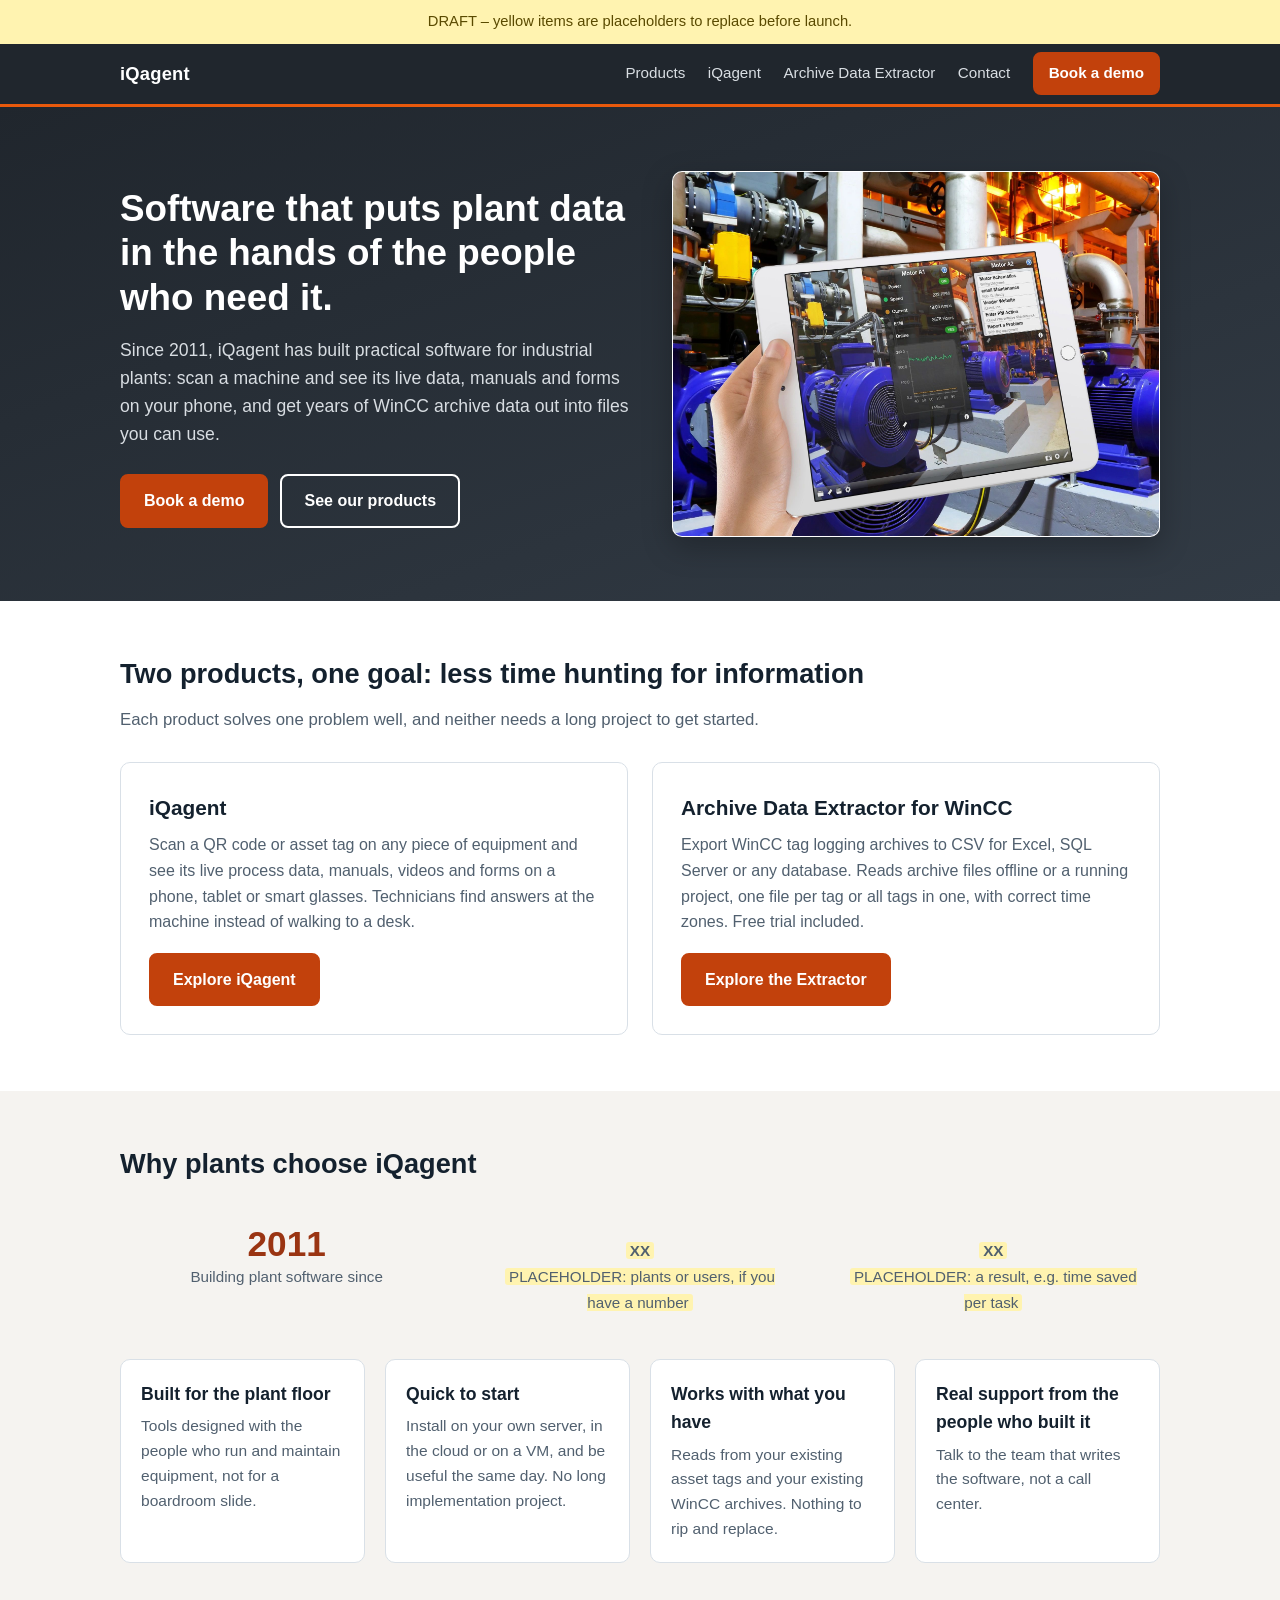
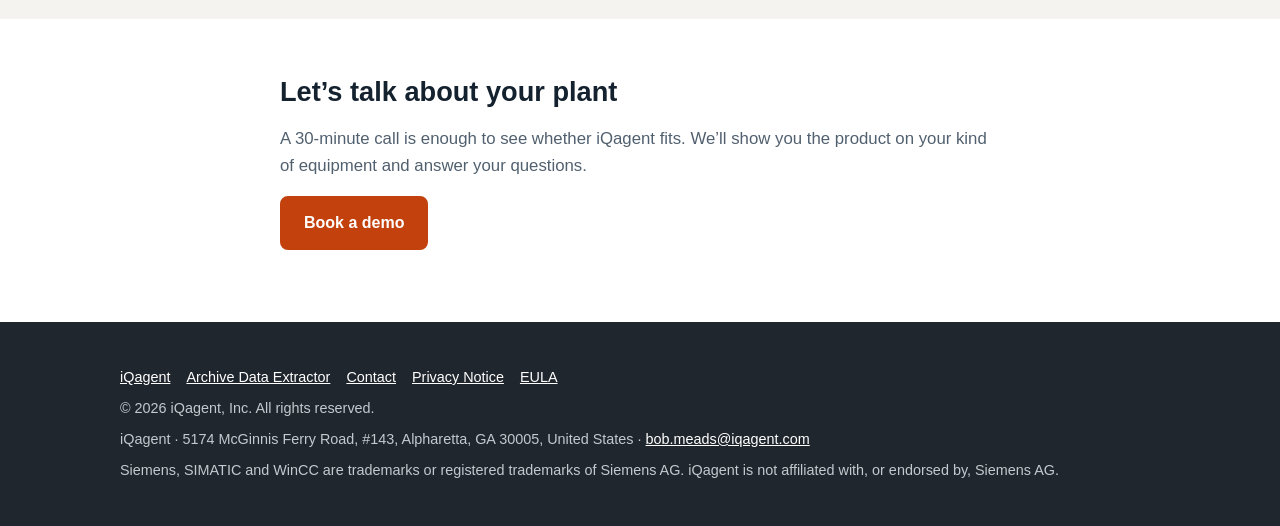
==== main/index.html @ 57e2c3c1 "Fix en dashes in brand page titles mangled by the previous commit Co-Authored-By: Claude Sonnet 5.5 " ====
<!doctype html>
<html lang="en">
<head>
<meta charset="utf-8">
<meta name="viewport" content="width=device-width, initial-scale=1">
<title>iQagent – Software for Industrial Plants Since 2011</title>
<meta name="description" content="iQagent builds software for industrial plants: mobile access to equipment data, manuals and forms by scanning a code, and tools that get data out of WinCC archives.">
<link rel="canonical" href="https://iqagent.com/">
<meta name="robots" content="index, follow">
<meta name="theme-color" content="#20262d">
<meta property="og:type" content="website">
<meta property="og:site_name" content="iQagent">
<meta property="og:title" content="iQagent – Software for Industrial Plants Since 2011">
<meta property="og:description" content="Mobile access to equipment data, manuals and forms, plus tools that get data out of WinCC archives.">
<meta property="og:url" content="https://iqagent.com/">
<meta property="og:image" content="https://iqagent.com/images/iqagent_demo.jpg">
<meta name="twitter:card" content="summary_large_image">
<link rel="stylesheet" href="css/style.css">
</head>
<body>
<div class="draft-banner">DRAFT &ndash; yellow items are placeholders to replace before launch.</div>
<header class="site"><div class="wrap">
  <a class="logo" href="index.html">iQagent</a>
  <nav class="main">
    <a href="index.html#products">Products</a>
    <a href="iqagent/index.html">iQagent</a>
    <a href="https://software.iqagent.com/">Archive Data Extractor</a>
    <a href="contact.html">Contact</a>
    <a class="btn" href="contact.html#demo">Book a demo</a>
  </nav>
</div></header>

<div class="hero"><div class="wrap grid">
  <div>
    <h1>Software that puts plant data in the hands of the people who need it.</h1>
    <p class="sub">Since 2011, iQagent has built practical software for industrial plants: scan a machine and see its live data, manuals and forms on your phone, and get years of WinCC archive data out into files you can use.</p>
    <div class="cta"><a class="btn" href="contact.html#demo">Book a demo</a><a class="btn ghost" href="index.html#products">See our products</a></div>
  </div>
  <figure><img class="shot" src="images/iqagent_demo.jpg" alt="A technician holding a tablet in front of industrial motors; the iQagent app overlays live speed, current and run-hour values, a trend chart, and links to schematics, maintenance email and a problem report form" width="1916" height="1437" fetchpriority="high"></figure>
</div></div>

<section id="products"><div class="wrap">
  <h2>Two products, one goal: less time hunting for information</h2>
  <p class="lead">Each product solves one problem well, and neither needs a long project to get started.</p>
  <div class="products">
    <div class="product">
      <h3>iQagent</h3>
      <p>Scan a QR code or asset tag on any piece of equipment and see its live process data, manuals, videos and forms on a phone, tablet or smart glasses. Technicians find answers at the machine instead of walking to a desk.</p>
      <a class="btn" href="iqagent/index.html">Explore iQagent</a>
    </div>
    <div class="product">
      <h3>Archive Data Extractor for WinCC</h3>
      <p>Export WinCC tag logging archives to CSV for Excel, SQL Server or any database. Reads archive files offline or a running project, one file per tag or all tags in one, with correct time zones. Free trial included.</p>
      <a class="btn" href="https://software.iqagent.com/">Explore the Extractor</a>
    </div>
  </div>
</div></section>

<section class="alt"><div class="wrap">
  <h2>Why plants choose iQagent</h2>
  <div class="stats">
    <div class="stat"><b>2011</b><span>Building plant software since</span></div>
    <div class="stat"><b><span class="ph">XX</span></b><span><span class="ph">PLACEHOLDER: plants or users, if you have a number</span></span></div>
    <div class="stat"><b><span class="ph">XX</span></b><span><span class="ph">PLACEHOLDER: a result, e.g. time saved per task</span></span></div>
  </div>
  <div class="cards">
    <div class="card"><h3>Built for the plant floor</h3><p>Tools designed with the people who run and maintain equipment, not for a boardroom slide.</p></div>
    <div class="card"><h3>Quick to start</h3><p>Install on your own server, in the cloud or on a VM, and be useful the same day. No long implementation project.</p></div>
    <div class="card"><h3>Works with what you have</h3><p>Reads from your existing asset tags and your existing WinCC archives. Nothing to rip and replace.</p></div>
    <div class="card"><h3>Real support from the people who built it</h3><p>Talk to the team that writes the software, not a call center.</p></div>
  </div>
</div></section>

<section><div class="wrap narrow">
  <h2>Let&rsquo;s talk about your plant</h2>
  <p class="lead">A 30-minute call is enough to see whether iQagent fits. We&rsquo;ll show you the product on your kind of equipment and answer your questions.</p>
  <p><a class="btn" href="contact.html#demo">Book a demo</a></p>
</div></section>

<footer class="site"><div class="wrap">
  <p class="links"><a href="iqagent/index.html">iQagent</a><a href="https://software.iqagent.com/">Archive Data Extractor</a><a href="contact.html">Contact</a><a href="privacy.html">Privacy Notice</a><a href="eula.html">EULA</a></p>
  <p>&copy; 2026 iQagent, Inc. All rights reserved.</p>
  <p>iQagent &middot; 5174 McGinnis Ferry Road, #143, Alpharetta, GA 30005, United States &middot; <a href="mailto:bob.meads@iqagent.com">bob.meads@iqagent.com</a></p>
  <p>Siemens, SIMATIC and WinCC are trademarks or registered trademarks of Siemens AG. iQagent is not affiliated with, or endorsed by, Siemens AG.</p>
</div></footer>
</body>
</html>
---- main/css/style.css ----
:root{
  --bg:#ffffff; --bg-alt:#f5f3f0; --ink:#14212e; --muted:#51606f; --line:#d9e0e7;
  --brand:#20262d; --brand-ink:#ffffff; --accent:#c2410c; --accent-dark:#9a3412;
  --ph-bg:#fff3b0; --ph-ink:#5a4a00; --radius:10px;
}
@media (prefers-color-scheme: dark){
  :root{ --bg:#14181d; --bg-alt:#1c2127; --ink:#e8eef4; --muted:#9fb0c0; --line:#2a3846;
    --brand:#14181d; --accent:#d9480f; --accent-dark:#ff8a4c; --ph-bg:#5a4a00; --ph-ink:#fff3b0; }
}
*{box-sizing:border-box}
html{scroll-behavior:smooth}
body{margin:0;background:var(--bg);color:var(--ink);font:16px/1.6 -apple-system,BlinkMacSystemFont,"Segoe UI",Roboto,Helvetica,Arial,sans-serif}
img{max-width:100%;height:auto}
a{color:var(--accent-dark)}
.wrap{max-width:1080px;margin:0 auto;padding:0 20px}
.narrow{max-width:760px}

/* header */
header.site{border-bottom:3px solid #e8590c;background:var(--brand);color:var(--brand-ink);position:sticky;top:0;z-index:10}
header.site .wrap{display:flex;align-items:center;justify-content:space-between;gap:16px;min-height:60px;flex-wrap:wrap}
.logo{font-weight:700;font-size:1.15rem;color:#fff;text-decoration:none;letter-spacing:.2px}
.logo span{color:#ff8a4c;font-weight:400}
nav.main a{color:#d9dee3;text-decoration:none;margin-left:18px;font-size:.95rem}
nav.main a:hover{color:#fff;text-decoration:underline}
nav.main a.btn{color:#fff}

/* buttons */
.btn{display:inline-block;padding:12px 22px;border-radius:8px;background:var(--accent);color:#fff;text-decoration:none;font-weight:600;border:2px solid var(--accent)}
.btn:hover{background:var(--accent-dark);border-color:var(--accent-dark)}
.btn.ghost{background:transparent;color:inherit;border-color:currentColor}
.btn.ghost:hover{background:rgba(255,255,255,.12)}
.btn.small{padding:8px 16px;font-size:.92rem}
nav.main .btn{margin-left:18px;padding:7px 14px}

/* hero */
.hero{background:linear-gradient(160deg,#20262d 0%,#323b45 100%);color:#fff;padding:64px 0 56px}
.hero .grid{display:grid;grid-template-columns:1.05fr 1fr;gap:40px;align-items:center}
.hero h1{font-size:2.3rem;line-height:1.2;margin:0 0 16px}
.hero p.sub{font-size:1.1rem;color:#d8dde2;margin:0 0 26px}
.hero .cta{display:flex;gap:12px;flex-wrap:wrap}
.hero .fine{margin-top:18px;font-size:.88rem;color:#b9c0c8}
.shot{border:1px solid var(--line);border-radius:var(--radius);box-shadow:0 10px 30px rgba(0,0,0,.25);background:#fff}
.hero .shot{border-color:rgba(255,255,255,.25)}

/* sections */
section{padding:56px 0}
section.alt{background:var(--bg-alt)}
h2{font-size:1.7rem;line-height:1.25;margin:0 0 12px}
h3{font-size:1.1rem;margin:0 0 6px}
.lead{color:var(--muted);font-size:1.05rem;max-width:720px}
.cards{display:grid;grid-template-columns:repeat(auto-fit,minmax(240px,1fr));gap:20px;margin-top:28px}
.card{background:var(--bg);border:1px solid var(--line);border-radius:var(--radius);padding:20px}
section.alt .card{background:var(--bg)}
.card p{margin:0;color:var(--muted);font-size:.97rem}

.steps{counter-reset:s;display:grid;grid-template-columns:repeat(auto-fit,minmax(240px,1fr));gap:20px;margin:28px 0}
.step{position:relative;padding:20px 20px 20px 64px;background:var(--bg);border:1px solid var(--line);border-radius:var(--radius)}
.step::before{counter-increment:s;content:counter(s);position:absolute;left:18px;top:18px;width:30px;height:30px;border-radius:50%;background:var(--accent);color:#fff;font-weight:700;display:flex;align-items:center;justify-content:center}
.step p{margin:0;color:var(--muted);font-size:.97rem}

figure{margin:0}
figcaption{font-size:.88rem;color:var(--muted);margin-top:8px}
.shots{display:grid;grid-template-columns:repeat(auto-fit,minmax(420px,1fr));gap:28px;margin-top:28px}

ul.plain{padding-left:20px}
ul.plain li{margin:6px 0}
.tip{border-left:4px solid var(--accent);background:var(--bg-alt);padding:12px 16px;border-radius:0 8px 8px 0;margin-top:20px}
section.alt .tip{background:var(--bg)}

/* pricing */
.pricing{display:grid;grid-template-columns:repeat(auto-fit,minmax(230px,1fr));gap:20px;margin-top:28px}
.plan{background:var(--bg);border:1px solid var(--line);border-radius:var(--radius);padding:24px;display:flex;flex-direction:column}
.plan.featured{border:2px solid var(--accent)}
.plan .best{font-size:.88rem;color:var(--muted);min-height:2.6em}
.plan .price{font-size:2rem;font-weight:700;margin:10px 0 2px}
.plan .price small{font-size:.9rem;font-weight:400;color:var(--muted)}
.plan ul{list-style:none;padding:0;margin:14px 0 22px;font-size:.94rem;flex:1}
.plan ul li{padding:6px 0;border-top:1px solid var(--line)}
.plan .btn{text-align:center;padding-left:12px;padding-right:12px}
.notes li{margin:8px 0}

/* faq */
details{border-bottom:1px solid var(--line);padding:14px 0}
summary{cursor:pointer;font-weight:600}
details p{margin:10px 0 0;color:var(--muted)}

/* placeholders: deliberately loud so none ship by accident */
.ph{background:var(--ph-bg);color:var(--ph-ink);padding:0 4px;border-radius:3px;font-style:normal}
.draft-banner{background:var(--ph-bg);color:var(--ph-ink);padding:10px 20px;text-align:center;font-size:.92rem}

/* legal */
.legal h2{margin-top:32px;font-size:1.25rem}
.legal p,.legal li{color:var(--ink)}

footer.site{background:var(--brand);color:#c3c9cf;padding:36px 0;font-size:.9rem}
footer.site a{color:#fff}
footer.site p{margin:8px 0}
footer.site .links a{margin-right:16px}

@media (max-width:820px){
  .shots{grid-template-columns:1fr}
  .hero .grid{grid-template-columns:1fr}
  .hero h1{font-size:1.8rem}
  nav.main a{margin-left:12px}
  nav.main{width:100%;padding-bottom:10px}
  nav.main a:first-child{margin-left:0}
}

/* parallel speed chart */
.speed{margin:24px 0 8px;display:grid;gap:10px}
.srow{display:grid;grid-template-columns:90px 1fr 56px;align-items:center;gap:12px}
.slabel{font-weight:600;font-size:.95rem}
.sbar{display:block;height:26px;border-radius:5px;background:var(--muted);opacity:.55}
.sbar.best{background:var(--accent);opacity:1}
.sval{font-weight:700;text-align:right}
@media (max-width:480px){.srow{grid-template-columns:78px 1fr 48px;gap:8px}}

/* brand site additions */
.ph-box{border:2px dashed #c9a800;background:var(--ph-bg);color:var(--ph-ink);border-radius:var(--radius);padding:48px 20px;text-align:center;font-size:.95rem}
.products{display:grid;grid-template-columns:repeat(auto-fit,minmax(300px,1fr));gap:24px;margin-top:28px}
.product{background:var(--bg);border:1px solid var(--line);border-radius:var(--radius);padding:28px;display:flex;flex-direction:column}
.product h3{font-size:1.3rem;margin-bottom:8px}
.product p{color:var(--muted);margin:0 0 18px;flex:1}
.product .btn{align-self:flex-start}
.stats{display:grid;grid-template-columns:repeat(auto-fit,minmax(180px,1fr));gap:20px;margin-top:28px}
.stat{text-align:center;padding:16px}
.stat b{display:block;font-size:2.2rem;line-height:1.1;color:var(--accent-dark)}
.stat span{color:var(--muted);font-size:.95rem}
.hero .btn.ghost{color:#fff}
.video{position:relative;aspect-ratio:16/9;max-width:860px;margin:0 auto;border-radius:var(--radius);overflow:hidden;box-shadow:0 10px 30px rgba(0,0,0,.2);background:#000}
.video iframe{position:absolute;inset:0;width:100%;height:100%;border:0}
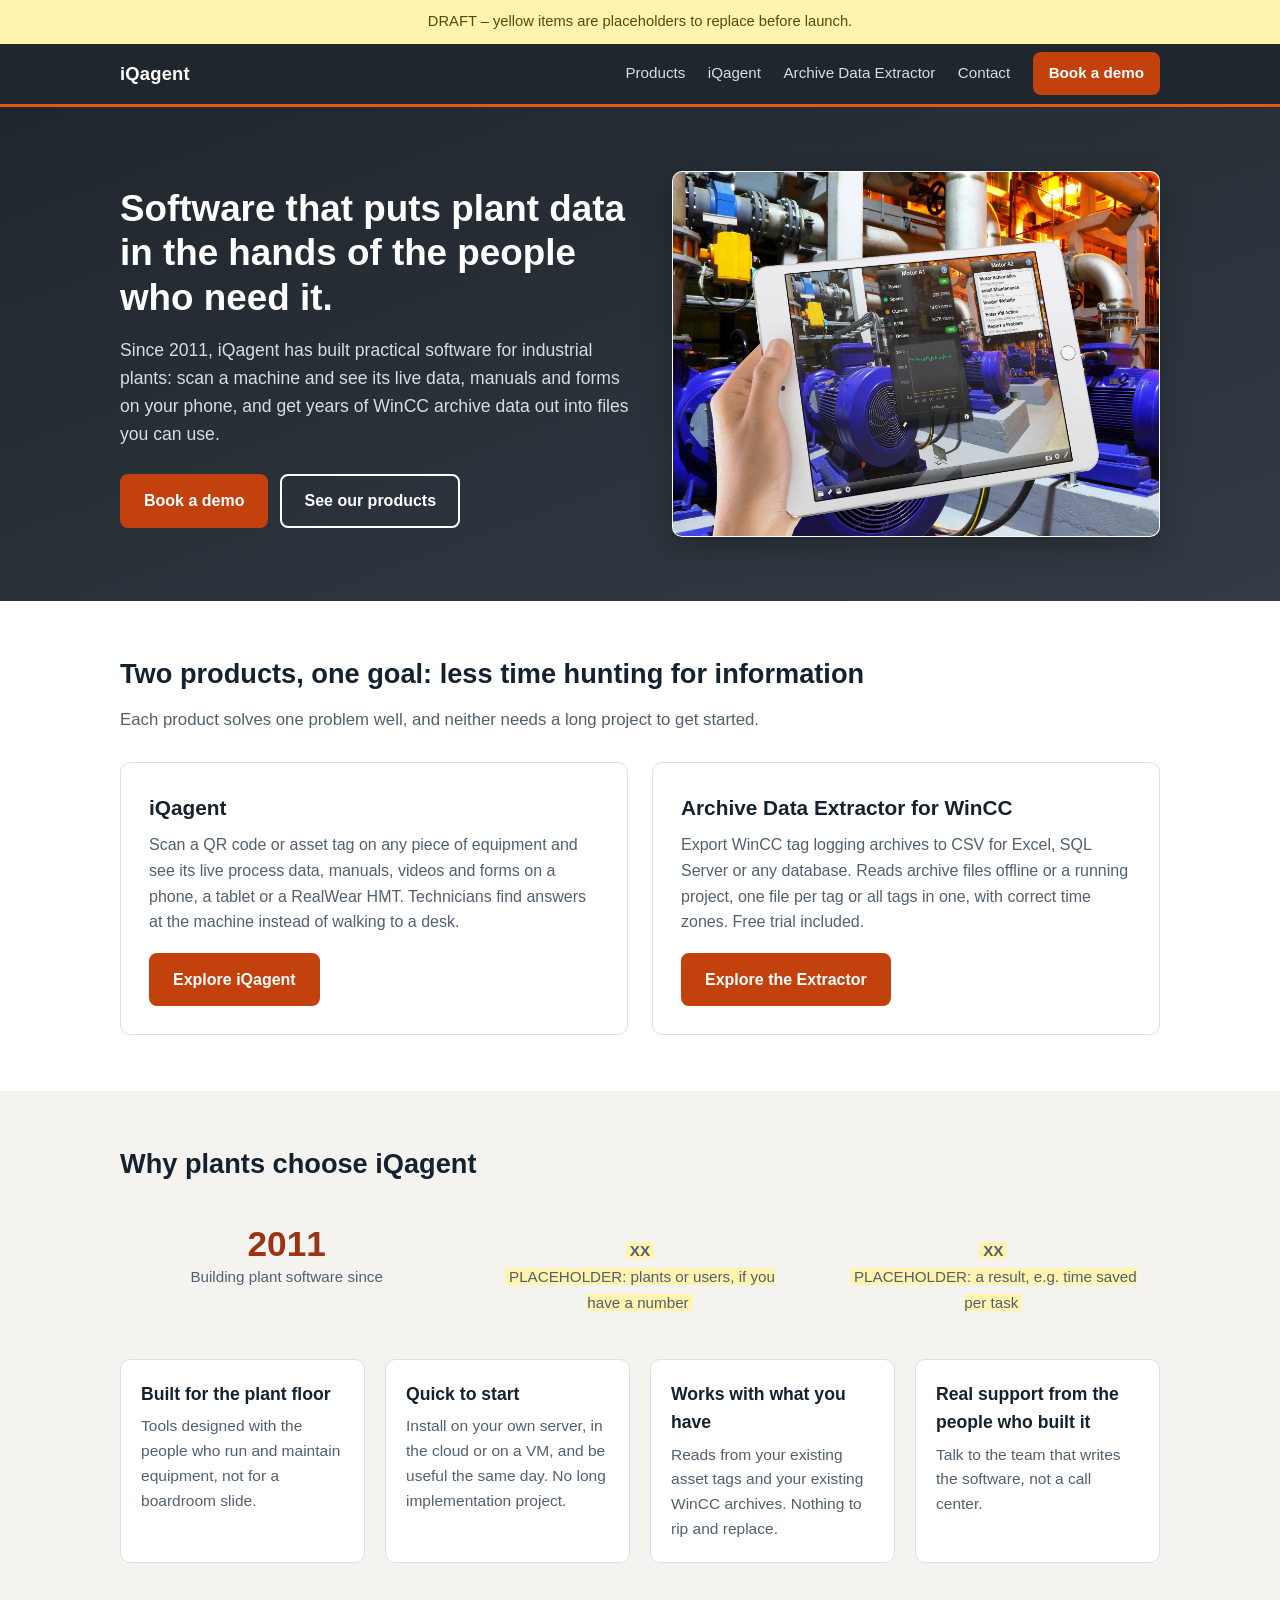
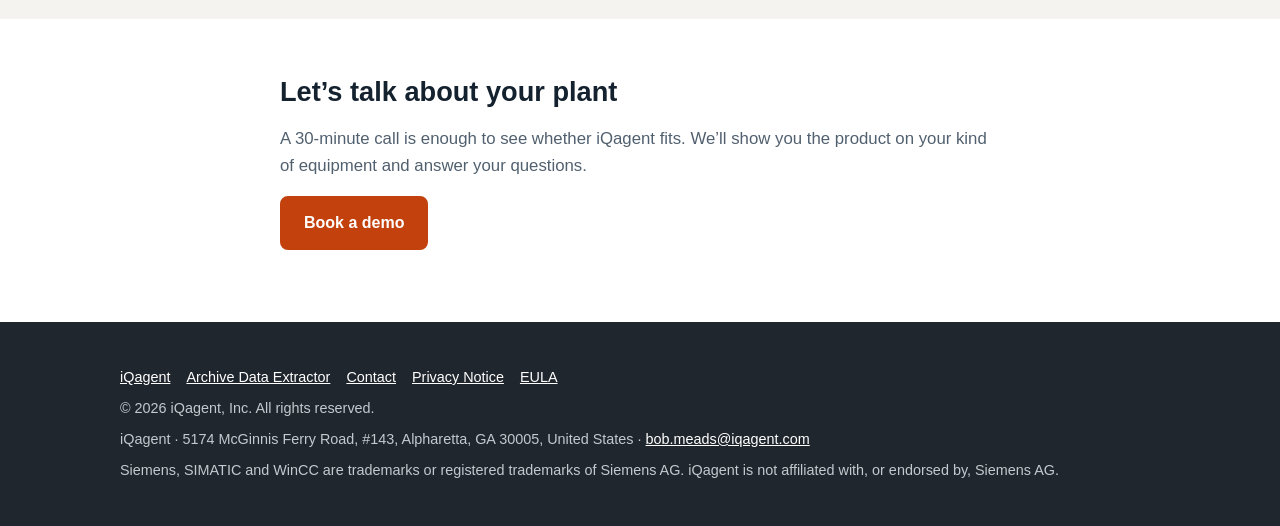
==== commit 1a5568d4: "Name the RealWear HMT instead of generic smart glasses Co-Authored-By: Claude Sonnet 5.5 <noreply@an" ====
--- a/main/index.html
+++ b/main/index.html
@@ -45,7 +45,7 @@
   <div class="products">
     <div class="product">
       <h3>iQagent</h3>
-      <p>Scan a QR code or asset tag on any piece of equipment and see its live process data, manuals, videos and forms on a phone, tablet or smart glasses. Technicians find answers at the machine instead of walking to a desk.</p>
+      <p>Scan a QR code or asset tag on any piece of equipment and see its live process data, manuals, videos and forms on a phone, a tablet or a RealWear HMT. Technicians find answers at the machine instead of walking to a desk.</p>
       <a class="btn" href="iqagent/index.html">Explore iQagent</a>
     </div>
     <div class="product">
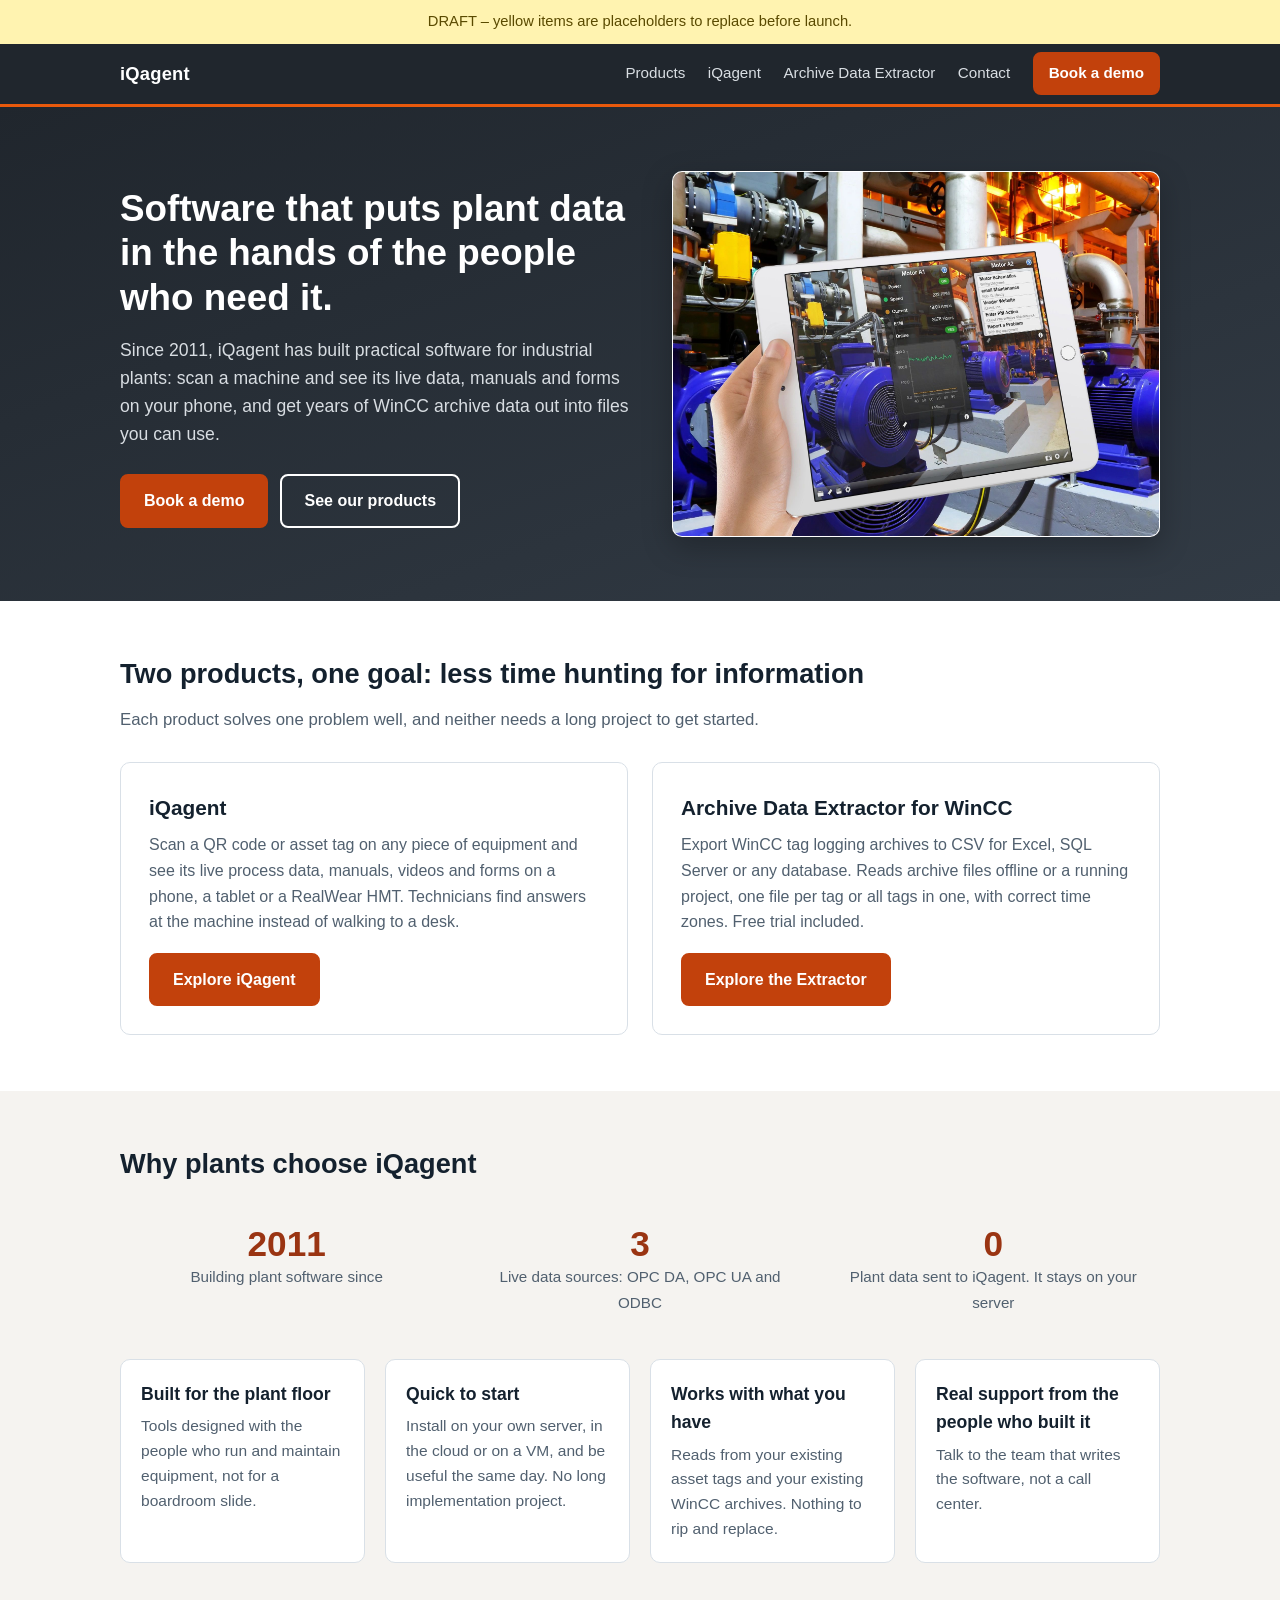
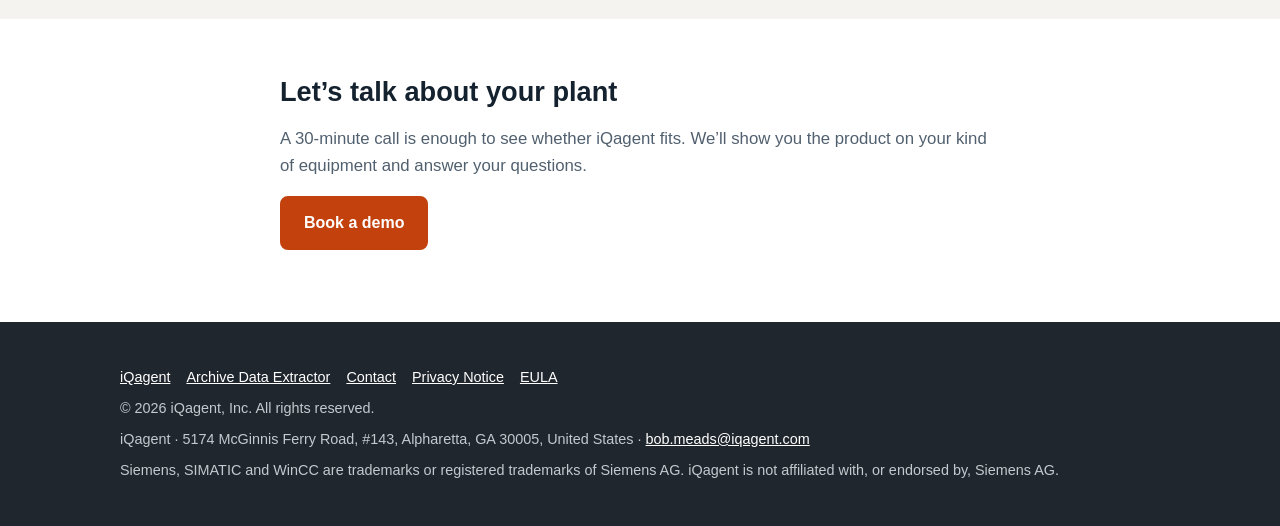
==== commit 2645870e: "Date the privacy notice and replace the home page proof numbers with verifiable facts Co-Authored-By" ====
--- a/main/index.html
+++ b/main/index.html
@@ -60,8 +60,8 @@
   <h2>Why plants choose iQagent</h2>
   <div class="stats">
     <div class="stat"><b>2011</b><span>Building plant software since</span></div>
-    <div class="stat"><b><span class="ph">XX</span></b><span><span class="ph">PLACEHOLDER: plants or users, if you have a number</span></span></div>
-    <div class="stat"><b><span class="ph">XX</span></b><span><span class="ph">PLACEHOLDER: a result, e.g. time saved per task</span></span></div>
+    <div class="stat"><b>3</b><span>Live data sources: OPC DA, OPC UA and ODBC</span></div>
+    <div class="stat"><b>0</b><span>Plant data sent to iQagent. It stays on your server</span></div>
   </div>
   <div class="cards">
     <div class="card"><h3>Built for the plant floor</h3><p>Tools designed with the people who run and maintain equipment, not for a boardroom slide.</p></div>
--- a/main/css/style.css
+++ b/main/css/style.css
@@ -127,5 +127,5 @@
 .stat b{display:block;font-size:2.2rem;line-height:1.1;color:var(--accent-dark)}
 .stat span{color:var(--muted);font-size:.95rem}
 .hero .btn.ghost{color:#fff}
-.video{position:relative;aspect-ratio:16/9;max-width:860px;margin:0 auto;border-radius:var(--radius);overflow:hidden;box-shadow:0 10px 30px rgba(0,0,0,.2);background:#000}
-.video iframe{position:absolute;inset:0;width:100%;height:100%;border:0}
+.video{position:relative;height:0;padding-bottom:56.25%;max-width:860px;margin:0 auto;border-radius:var(--radius);overflow:hidden;box-shadow:0 10px 30px rgba(0,0,0,.2);background:#000}
+.video iframe{position:absolute;top:0;left:0;width:100%;height:100%;border:0}
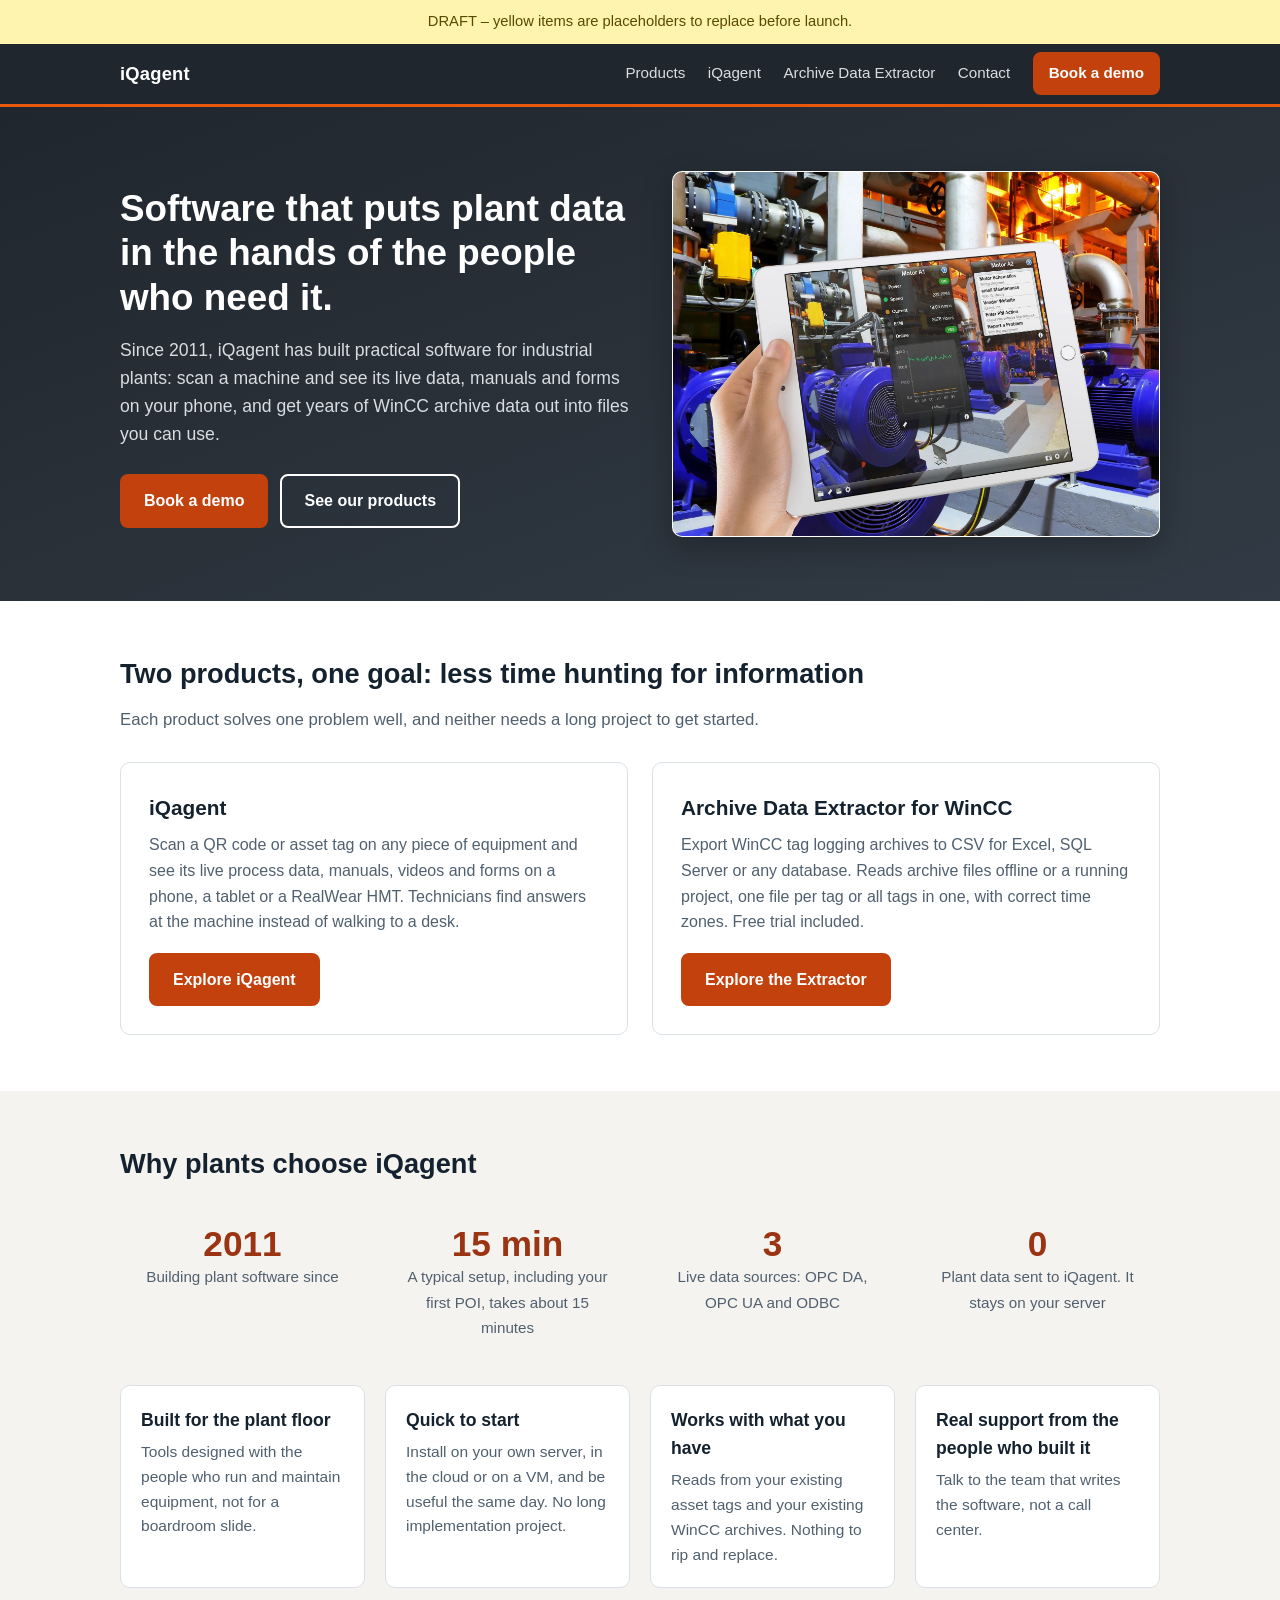
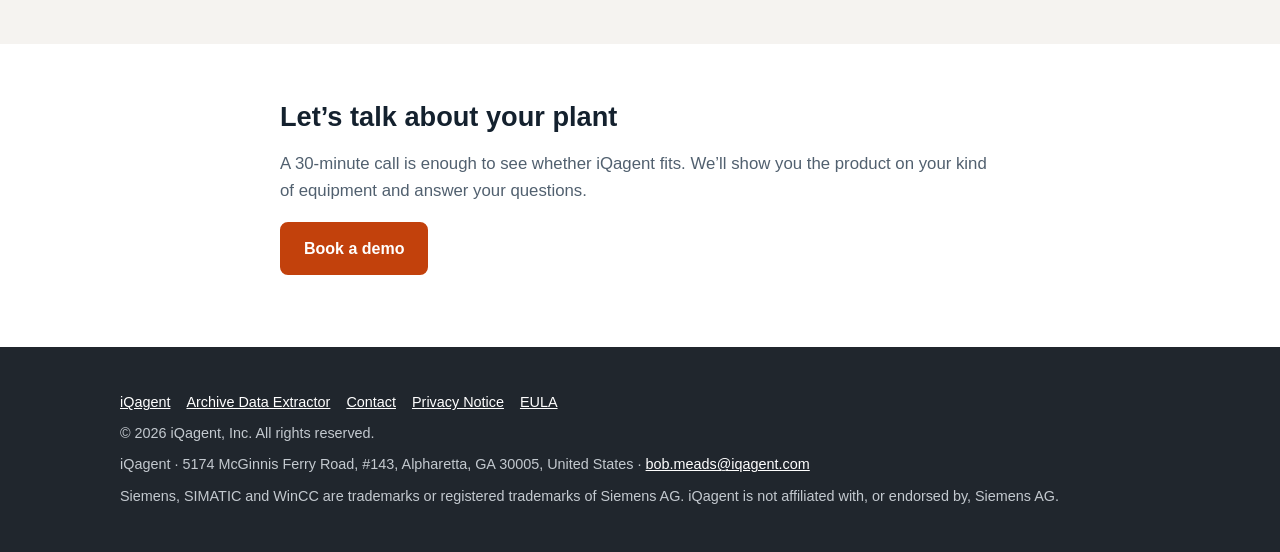
==== commit 2cef0b2e: "Add the 15-minute setup claim to the home and iQagent pages Co-Authored-By: Claude Sonnet 5.5 <norep" ====
--- a/main/index.html
+++ b/main/index.html
@@ -60,6 +60,7 @@
   <h2>Why plants choose iQagent</h2>
   <div class="stats">
     <div class="stat"><b>2011</b><span>Building plant software since</span></div>
+    <div class="stat"><b>15 min</b><span>A typical setup, including your first POI, takes about 15 minutes</span></div>
     <div class="stat"><b>3</b><span>Live data sources: OPC DA, OPC UA and ODBC</span></div>
     <div class="stat"><b>0</b><span>Plant data sent to iQagent. It stays on your server</span></div>
   </div>
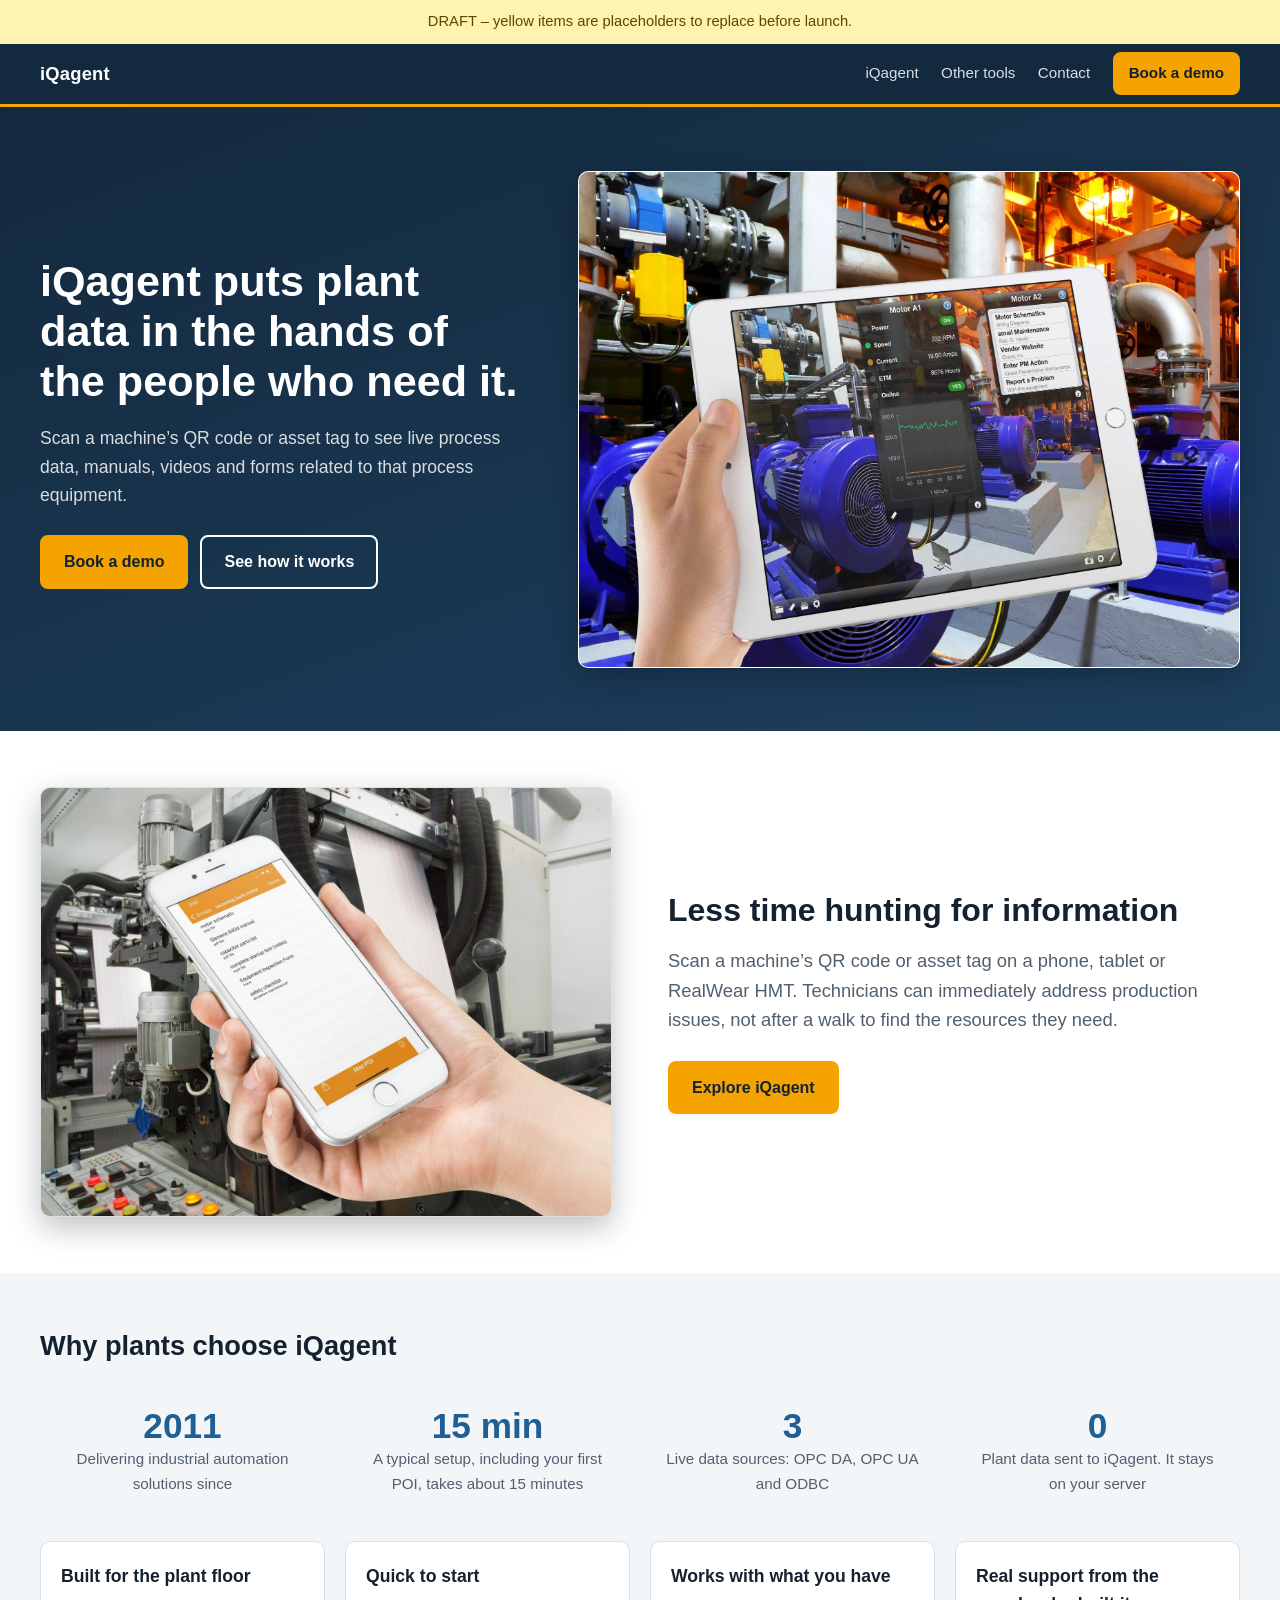
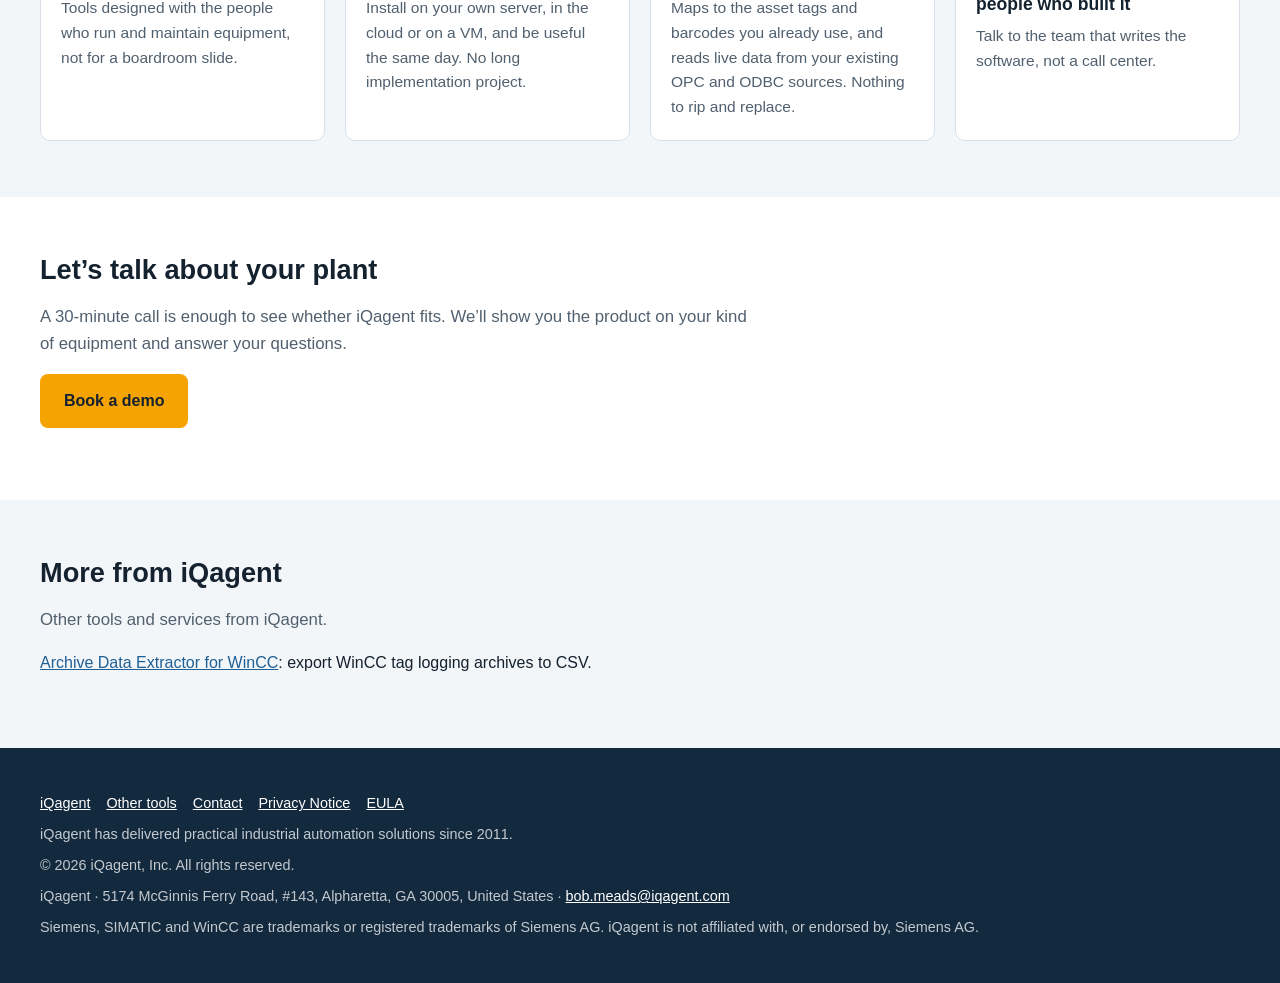
==== commit 4acbd8c7: "Refresh iqagent.com design: flagship-first home, navy and amber palette - Add PRODUCT.md, DESIGN.md " ====
--- a/main/index.html
+++ b/main/index.html
@@ -3,15 +3,15 @@
 <head>
 <meta charset="utf-8">
 <meta name="viewport" content="width=device-width, initial-scale=1">
-<title>iQagent – Software for Industrial Plants Since 2011</title>
-<meta name="description" content="iQagent builds software for industrial plants: mobile access to equipment data, manuals and forms by scanning a code, and tools that get data out of WinCC archives.">
+<title>iQagent – Industrial Automation Solutions Since 2011</title>
+<meta name="description" content="iQagent delivers practical industrial automation solutions: scan a machine's QR code or asset tag to view relevant live data, manuals, videos and forms on a phone, tablet or RealWear HMT.">
 <link rel="canonical" href="https://iqagent.com/">
 <meta name="robots" content="index, follow">
-<meta name="theme-color" content="#20262d">
+<meta name="theme-color" content="#13293d">
 <meta property="og:type" content="website">
 <meta property="og:site_name" content="iQagent">
-<meta property="og:title" content="iQagent – Software for Industrial Plants Since 2011">
-<meta property="og:description" content="Mobile access to equipment data, manuals and forms, plus tools that get data out of WinCC archives.">
+<meta property="og:title" content="iQagent – Industrial Automation Solutions Since 2011">
+<meta property="og:description" content="Scan a machine's QR code or asset tag to view relevant live data, manuals, videos and forms on a phone, tablet or RealWear HMT.">
 <meta property="og:url" content="https://iqagent.com/">
 <meta property="og:image" content="https://iqagent.com/images/iqagent_demo.jpg">
 <meta name="twitter:card" content="summary_large_image">
@@ -22,9 +22,8 @@
 <header class="site"><div class="wrap">
   <a class="logo" href="index.html">iQagent</a>
   <nav class="main">
-    <a href="index.html#products">Products</a>
     <a href="iqagent/index.html">iQagent</a>
-    <a href="https://software.iqagent.com/">Archive Data Extractor</a>
+    <a href="index.html#more">Other tools</a>
     <a href="contact.html">Contact</a>
     <a class="btn" href="contact.html#demo">Book a demo</a>
   </nav>
@@ -32,34 +31,26 @@
 
 <div class="hero"><div class="wrap grid">
   <div>
-    <h1>Software that puts plant data in the hands of the people who need it.</h1>
-    <p class="sub">Since 2011, iQagent has built practical software for industrial plants: scan a machine and see its live data, manuals and forms on your phone, and get years of WinCC archive data out into files you can use.</p>
-    <div class="cta"><a class="btn" href="contact.html#demo">Book a demo</a><a class="btn ghost" href="index.html#products">See our products</a></div>
+    <h1>iQagent puts plant data in the hands of the people who need it.</h1>
+    <p class="sub">Scan a machine&rsquo;s QR code or asset tag to see live process data, manuals, videos and forms related to that process equipment.</p>
+    <div class="cta"><a class="btn" href="contact.html#demo">Book a demo</a><a class="btn ghost" href="iqagent/index.html#how">See how it works</a></div>
   </div>
   <figure><img class="shot" src="images/iqagent_demo.jpg" alt="A technician holding a tablet in front of industrial motors; the iQagent app overlays live speed, current and run-hour values, a trend chart, and links to schematics, maintenance email and a problem report form" width="1916" height="1437" fetchpriority="high"></figure>
 </div></div>
 
-<section id="products"><div class="wrap">
-  <h2>Two products, one goal: less time hunting for information</h2>
-  <p class="lead">Each product solves one problem well, and neither needs a long project to get started.</p>
-  <div class="products">
-    <div class="product">
-      <h3>iQagent</h3>
-      <p>Scan a QR code or asset tag on any piece of equipment and see its live process data, manuals, videos and forms on a phone, a tablet or a RealWear HMT. Technicians find answers at the machine instead of walking to a desk.</p>
-      <a class="btn" href="iqagent/index.html">Explore iQagent</a>
-    </div>
-    <div class="product">
-      <h3>Archive Data Extractor for WinCC</h3>
-      <p>Export WinCC tag logging archives to CSV for Excel, SQL Server or any database. Reads archive files offline or a running project, one file per tag or all tags in one, with correct time zones. Free trial included.</p>
-      <a class="btn" href="https://software.iqagent.com/">Explore the Extractor</a>
-    </div>
+<section id="products"><div class="wrap split">
+  <img class="shot" src="images/iqagent_poi_list.jpg" alt="A hand holding a phone in front of a printing machine. The iQagent app lists that machine's motor schematic, manual, parts list, startup test video, inspection form and safety checklist." width="1400" height="1050" loading="lazy">
+  <div>
+    <h2>Less time hunting for information</h2>
+    <p>Scan a machine&rsquo;s QR code or asset tag on a phone, tablet or RealWear HMT. Technicians can immediately address production issues, not after a walk to find the resources they need.</p>
+    <a class="btn" href="iqagent/index.html">Explore iQagent</a>
   </div>
 </div></section>
 
 <section class="alt"><div class="wrap">
   <h2>Why plants choose iQagent</h2>
   <div class="stats">
-    <div class="stat"><b>2011</b><span>Building plant software since</span></div>
+    <div class="stat"><b>2011</b><span>Delivering industrial automation solutions since</span></div>
     <div class="stat"><b>15 min</b><span>A typical setup, including your first POI, takes about 15 minutes</span></div>
     <div class="stat"><b>3</b><span>Live data sources: OPC DA, OPC UA and ODBC</span></div>
     <div class="stat"><b>0</b><span>Plant data sent to iQagent. It stays on your server</span></div>
@@ -67,19 +58,26 @@
   <div class="cards">
     <div class="card"><h3>Built for the plant floor</h3><p>Tools designed with the people who run and maintain equipment, not for a boardroom slide.</p></div>
     <div class="card"><h3>Quick to start</h3><p>Install on your own server, in the cloud or on a VM, and be useful the same day. No long implementation project.</p></div>
-    <div class="card"><h3>Works with what you have</h3><p>Reads from your existing asset tags and your existing WinCC archives. Nothing to rip and replace.</p></div>
+    <div class="card"><h3>Works with what you have</h3><p>Maps to the asset tags and barcodes you already use, and reads live data from your existing OPC and ODBC sources. Nothing to rip and replace.</p></div>
     <div class="card"><h3>Real support from the people who built it</h3><p>Talk to the team that writes the software, not a call center.</p></div>
   </div>
 </div></section>
 
-<section><div class="wrap narrow">
+<section><div class="wrap">
   <h2>Let&rsquo;s talk about your plant</h2>
   <p class="lead">A 30-minute call is enough to see whether iQagent fits. We&rsquo;ll show you the product on your kind of equipment and answer your questions.</p>
   <p><a class="btn" href="contact.html#demo">Book a demo</a></p>
 </div></section>
 
+<section class="alt" id="more"><div class="wrap">
+  <h2>More from iQagent</h2>
+  <p class="lead">Other tools and services from iQagent.</p>
+  <p><a href="https://software.iqagent.com/">Archive Data Extractor for WinCC</a>: export WinCC tag logging archives to CSV.</p>
+</div></section>
+
 <footer class="site"><div class="wrap">
-  <p class="links"><a href="iqagent/index.html">iQagent</a><a href="https://software.iqagent.com/">Archive Data Extractor</a><a href="contact.html">Contact</a><a href="privacy.html">Privacy Notice</a><a href="eula.html">EULA</a></p>
+  <p class="links"><a href="iqagent/index.html">iQagent</a><a href="index.html#more">Other tools</a><a href="contact.html">Contact</a><a href="privacy.html">Privacy Notice</a><a href="eula.html">EULA</a></p>
+  <p>iQagent has delivered practical industrial automation solutions since 2011.</p>
   <p>&copy; 2026 iQagent, Inc. All rights reserved.</p>
   <p>iQagent &middot; 5174 McGinnis Ferry Road, #143, Alpharetta, GA 30005, United States &middot; <a href="mailto:bob.meads@iqagent.com">bob.meads@iqagent.com</a></p>
   <p>Siemens, SIMATIC and WinCC are trademarks or registered trademarks of Siemens AG. iQagent is not affiliated with, or endorsed by, Siemens AG.</p>
--- a/main/css/style.css
+++ b/main/css/style.css
@@ -1,44 +1,44 @@
 :root{
-  --bg:#ffffff; --bg-alt:#f5f3f0; --ink:#14212e; --muted:#51606f; --line:#d9e0e7;
-  --brand:#20262d; --brand-ink:#ffffff; --accent:#c2410c; --accent-dark:#9a3412;
+  --bg:#ffffff; --bg-alt:#f3f6f9; --ink:#14212e; --muted:#51606f; --line:#d9e0e7;
+  --brand:#13293d; --brand-ink:#ffffff; --accent:#f5a300; --accent-ink:#14212e; --accent-dark:#1f5f94; --accent-hover:#ffb52e;
   --ph-bg:#fff3b0; --ph-ink:#5a4a00; --radius:10px;
 }
 @media (prefers-color-scheme: dark){
-  :root{ --bg:#14181d; --bg-alt:#1c2127; --ink:#e8eef4; --muted:#9fb0c0; --line:#2a3846;
-    --brand:#14181d; --accent:#d9480f; --accent-dark:#ff8a4c; --ph-bg:#5a4a00; --ph-ink:#fff3b0; }
+  :root{ --bg:#0e1a26; --bg-alt:#13222f; --ink:#e8eef4; --muted:#9fb0c0; --line:#223548;
+    --brand:#0e1a26; --accent:#f5a300; --accent-dark:#7db8ee; --ph-bg:#5a4a00; --ph-ink:#fff3b0; }
 }
 *{box-sizing:border-box}
 html{scroll-behavior:smooth}
 body{margin:0;background:var(--bg);color:var(--ink);font:16px/1.6 -apple-system,BlinkMacSystemFont,"Segoe UI",Roboto,Helvetica,Arial,sans-serif}
 img{max-width:100%;height:auto}
 a{color:var(--accent-dark)}
-.wrap{max-width:1080px;margin:0 auto;padding:0 20px}
+.wrap{max-width:1240px;margin:0 auto;padding:0 20px}
 .narrow{max-width:760px}
 
 /* header */
-header.site{border-bottom:3px solid #e8590c;background:var(--brand);color:var(--brand-ink);position:sticky;top:0;z-index:10}
+header.site{border-bottom:3px solid #f5a300;background:var(--brand);color:var(--brand-ink);position:sticky;top:0;z-index:10}
 header.site .wrap{display:flex;align-items:center;justify-content:space-between;gap:16px;min-height:60px;flex-wrap:wrap}
 .logo{font-weight:700;font-size:1.15rem;color:#fff;text-decoration:none;letter-spacing:.2px}
-.logo span{color:#ff8a4c;font-weight:400}
+.logo span{color:#f5a300;font-weight:400}
 nav.main a{color:#d9dee3;text-decoration:none;margin-left:18px;font-size:.95rem}
 nav.main a:hover{color:#fff;text-decoration:underline}
-nav.main a.btn{color:#fff}
+nav.main a.btn{color:var(--accent-ink)}
 
 /* buttons */
-.btn{display:inline-block;padding:12px 22px;border-radius:8px;background:var(--accent);color:#fff;text-decoration:none;font-weight:600;border:2px solid var(--accent)}
-.btn:hover{background:var(--accent-dark);border-color:var(--accent-dark)}
+.btn{display:inline-block;padding:12px 22px;border-radius:8px;background:var(--accent);color:var(--accent-ink);text-decoration:none;font-weight:600;border:2px solid var(--accent)}
+.btn:hover{background:var(--accent-hover);border-color:var(--accent-hover)}
 .btn.ghost{background:transparent;color:inherit;border-color:currentColor}
 .btn.ghost:hover{background:rgba(255,255,255,.12)}
 .btn.small{padding:8px 16px;font-size:.92rem}
 nav.main .btn{margin-left:18px;padding:7px 14px}
 
 /* hero */
-.hero{background:linear-gradient(160deg,#20262d 0%,#323b45 100%);color:#fff;padding:64px 0 56px}
-.hero .grid{display:grid;grid-template-columns:1.05fr 1fr;gap:40px;align-items:center}
-.hero h1{font-size:2.3rem;line-height:1.2;margin:0 0 16px}
+.hero{background:linear-gradient(160deg,#13293d 0%,#1d3f5e 100%);color:#fff;padding:64px 0 56px}
+.hero .grid{display:grid;grid-template-columns:.85fr 1.15fr;gap:48px;align-items:center}
+.hero h1{font-size:2.7rem;line-height:1.15;margin:0 0 18px;text-wrap:balance}
 .hero p.sub{font-size:1.1rem;color:#d8dde2;margin:0 0 26px}
 .hero .cta{display:flex;gap:12px;flex-wrap:wrap}
-.hero .fine{margin-top:18px;font-size:.88rem;color:#b9c0c8}
+.hero .fine{margin-top:18px;font-size:.88rem;color:#c5d3e0}
 .shot{border:1px solid var(--line);border-radius:var(--radius);box-shadow:0 10px 30px rgba(0,0,0,.25);background:#fff}
 .hero .shot{border-color:rgba(255,255,255,.25)}
 
@@ -55,7 +55,7 @@
 
 .steps{counter-reset:s;display:grid;grid-template-columns:repeat(auto-fit,minmax(240px,1fr));gap:20px;margin:28px 0}
 .step{position:relative;padding:20px 20px 20px 64px;background:var(--bg);border:1px solid var(--line);border-radius:var(--radius)}
-.step::before{counter-increment:s;content:counter(s);position:absolute;left:18px;top:18px;width:30px;height:30px;border-radius:50%;background:var(--accent);color:#fff;font-weight:700;display:flex;align-items:center;justify-content:center}
+.step::before{counter-increment:s;content:counter(s);position:absolute;left:18px;top:18px;width:30px;height:30px;border-radius:50%;background:var(--accent);color:var(--accent-ink);font-weight:700;display:flex;align-items:center;justify-content:center}
 .step p{margin:0;color:var(--muted);font-size:.97rem}
 
 figure{margin:0}
@@ -122,10 +122,14 @@
 .product h3{font-size:1.3rem;margin-bottom:8px}
 .product p{color:var(--muted);margin:0 0 18px;flex:1}
 .product .btn{align-self:flex-start}
+.split{display:grid;grid-template-columns:1fr 1fr;gap:56px;align-items:center}
+.split h2{font-size:2rem;margin-bottom:16px}
+.split p{font-size:1.15rem;color:var(--muted);margin:0 0 26px;max-width:34em}
+@media (max-width:820px){.split{grid-template-columns:1fr;gap:28px}.split h2{font-size:1.7rem}.split .shot{order:2}}
 .stats{display:grid;grid-template-columns:repeat(auto-fit,minmax(180px,1fr));gap:20px;margin-top:28px}
 .stat{text-align:center;padding:16px}
 .stat b{display:block;font-size:2.2rem;line-height:1.1;color:var(--accent-dark)}
 .stat span{color:var(--muted);font-size:.95rem}
 .hero .btn.ghost{color:#fff}
-.video{position:relative;height:0;padding-bottom:56.25%;max-width:860px;margin:0 auto;border-radius:var(--radius);overflow:hidden;box-shadow:0 10px 30px rgba(0,0,0,.2);background:#000}
+.video{position:relative;aspect-ratio:16/9;max-width:860px;margin:0 auto;border-radius:var(--radius);overflow:hidden;box-shadow:0 10px 30px rgba(0,0,0,.2);background:#000}
 .video iframe{position:absolute;top:0;left:0;width:100%;height:100%;border:0}
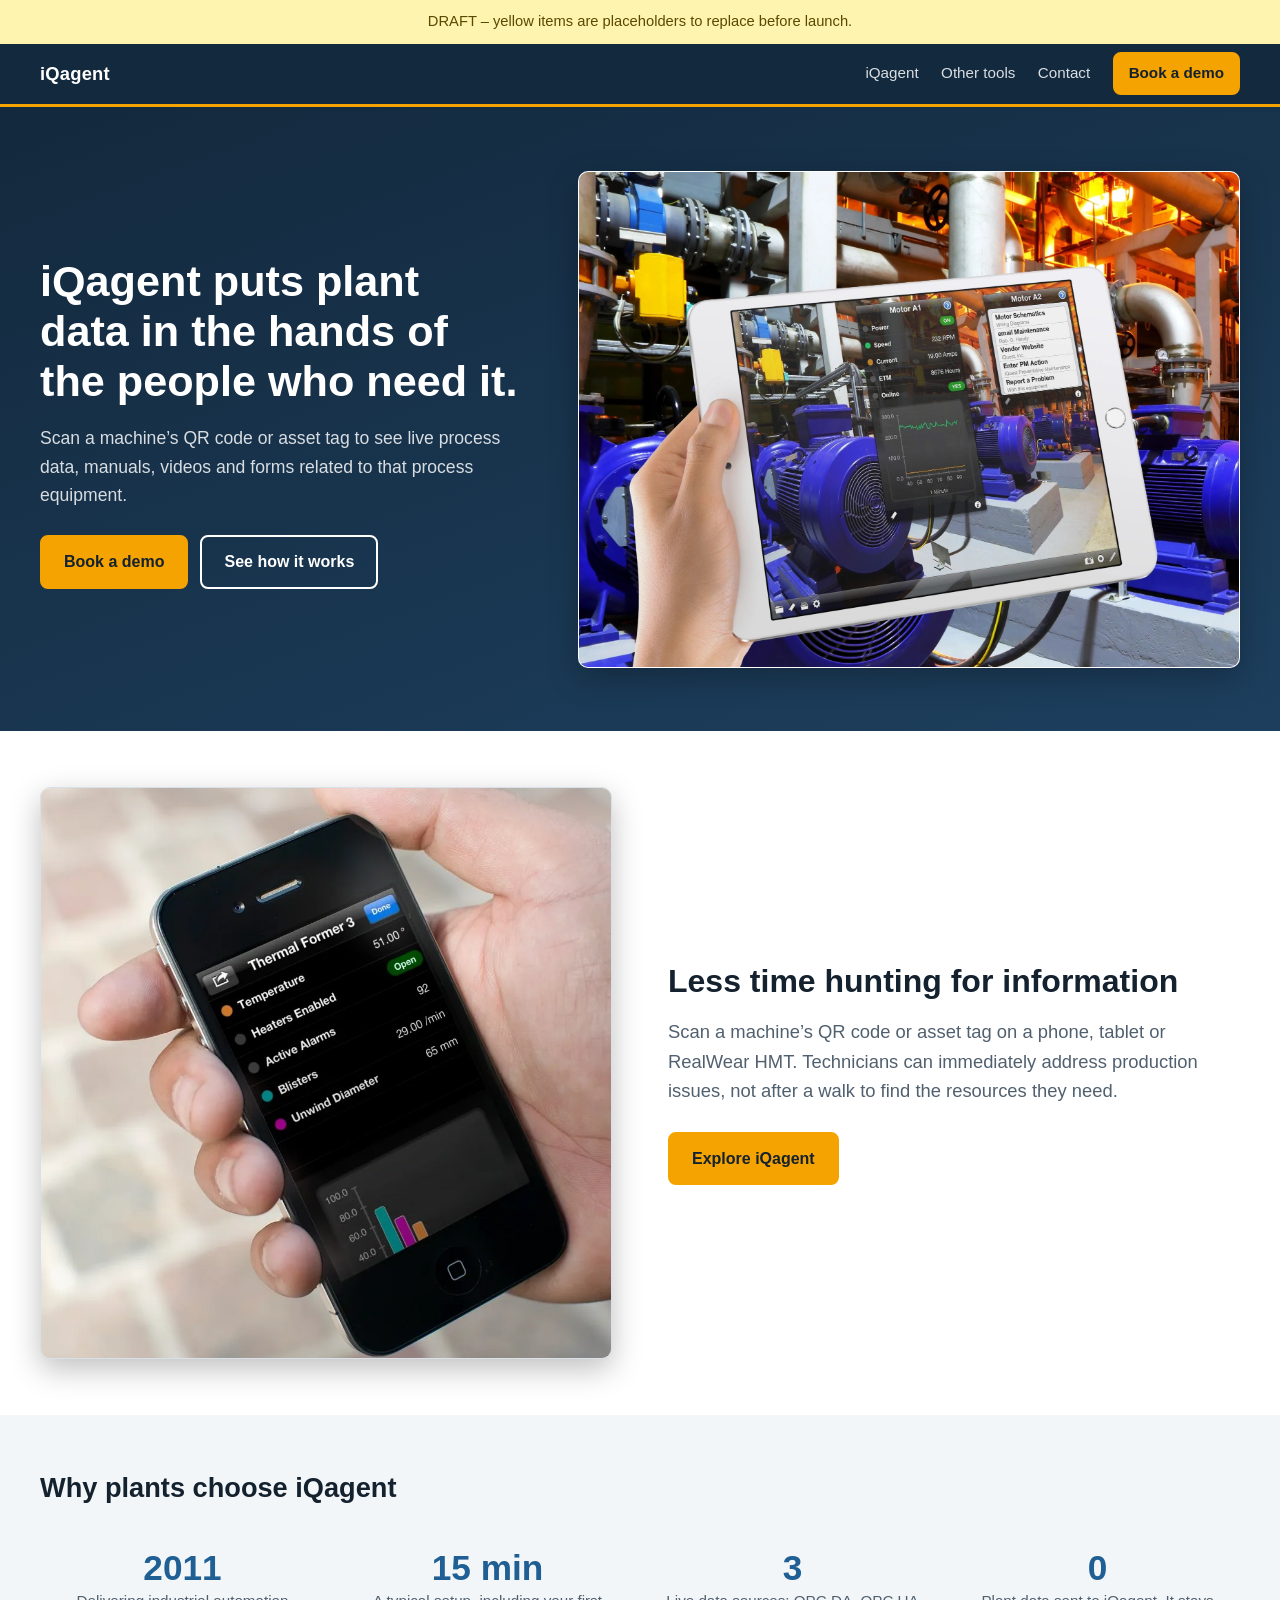
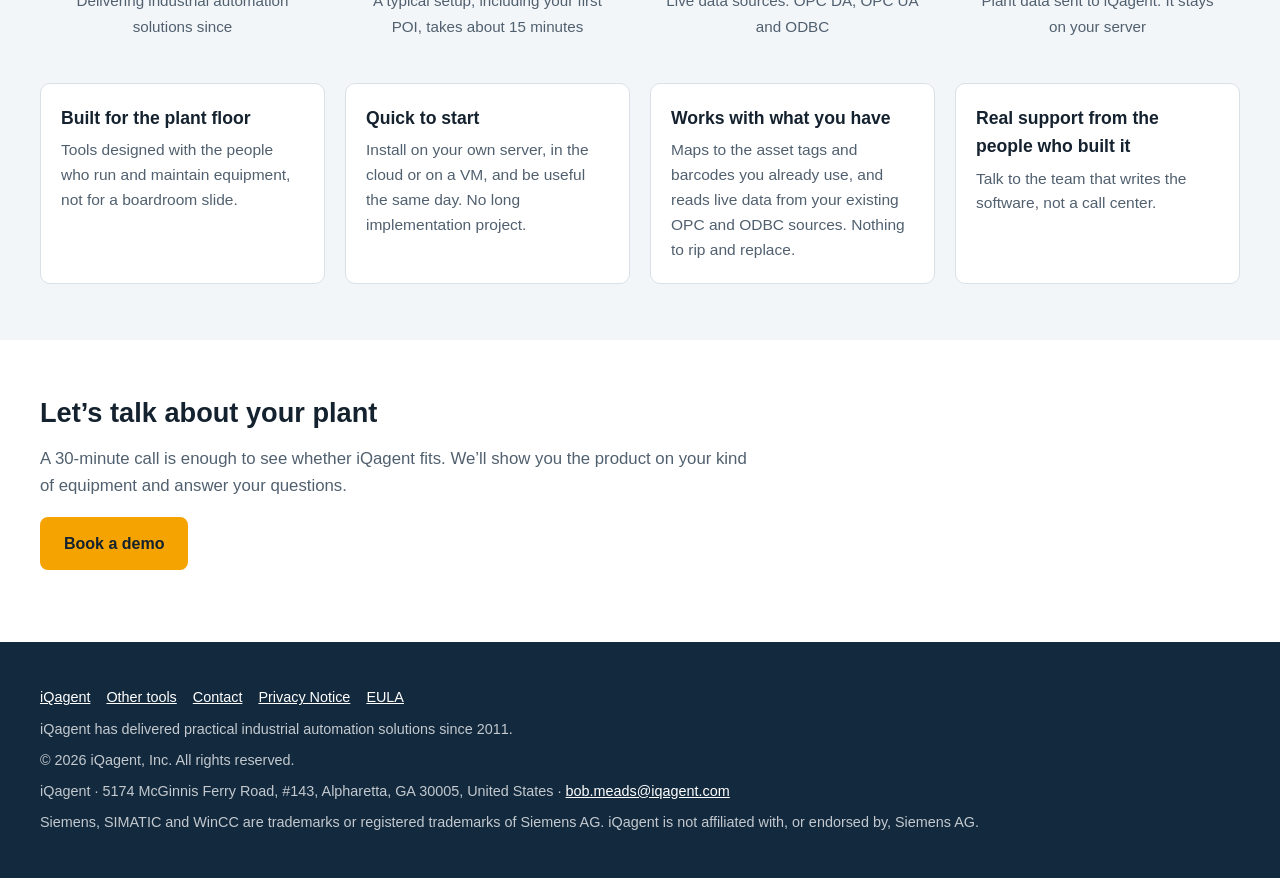
==== commit 92063942: "Rebuild contact page, add product screenshots, link Other tools to software site - Contact page: boo" ====
--- a/main/index.html
+++ b/main/index.html
@@ -23,7 +23,7 @@
   <a class="logo" href="index.html">iQagent</a>
   <nav class="main">
     <a href="iqagent/index.html">iQagent</a>
-    <a href="index.html#more">Other tools</a>
+    <a href="https://software.iqagent.com/">Other tools</a>
     <a href="contact.html">Contact</a>
     <a class="btn" href="contact.html#demo">Book a demo</a>
   </nav>
@@ -39,7 +39,7 @@
 </div></div>
 
 <section id="products"><div class="wrap split">
-  <img class="shot" src="images/iqagent_poi_list.jpg" alt="A hand holding a phone in front of a printing machine. The iQagent app lists that machine's motor schematic, manual, parts list, startup test video, inspection form and safety checklist." width="1400" height="1050" loading="lazy">
+  <img class="shot" src="images/iqagent_phone.jpg" alt="A hand holding an iPhone showing the iQagent app: live values for a thermal former, including temperature, heaters enabled, active alarms and unwind diameter, with a bar chart below" width="960" height="960" loading="lazy">
   <div>
     <h2>Less time hunting for information</h2>
     <p>Scan a machine&rsquo;s QR code or asset tag on a phone, tablet or RealWear HMT. Technicians can immediately address production issues, not after a walk to find the resources they need.</p>
@@ -69,14 +69,8 @@
   <p><a class="btn" href="contact.html#demo">Book a demo</a></p>
 </div></section>
 
-<section class="alt" id="more"><div class="wrap">
-  <h2>More from iQagent</h2>
-  <p class="lead">Other tools and services from iQagent.</p>
-  <p><a href="https://software.iqagent.com/">Archive Data Extractor for WinCC</a>: export WinCC tag logging archives to CSV.</p>
-</div></section>
-
 <footer class="site"><div class="wrap">
-  <p class="links"><a href="iqagent/index.html">iQagent</a><a href="index.html#more">Other tools</a><a href="contact.html">Contact</a><a href="privacy.html">Privacy Notice</a><a href="eula.html">EULA</a></p>
+  <p class="links"><a href="iqagent/index.html">iQagent</a><a href="https://software.iqagent.com/">Other tools</a><a href="contact.html">Contact</a><a href="privacy.html">Privacy Notice</a><a href="eula.html">EULA</a></p>
   <p>iQagent has delivered practical industrial automation solutions since 2011.</p>
   <p>&copy; 2026 iQagent, Inc. All rights reserved.</p>
   <p>iQagent &middot; 5174 McGinnis Ferry Road, #143, Alpharetta, GA 30005, United States &middot; <a href="mailto:bob.meads@iqagent.com">bob.meads@iqagent.com</a></p>
--- a/main/css/style.css
+++ b/main/css/style.css
@@ -125,6 +125,14 @@
 .split{display:grid;grid-template-columns:1fr 1fr;gap:56px;align-items:center}
 .split h2{font-size:2rem;margin-bottom:16px}
 .split p{font-size:1.15rem;color:var(--muted);margin:0 0 26px;max-width:34em}
+.split h3{font-size:1.5rem;margin-bottom:12px}
+.cards + .split,.split + .split{margin-top:56px}
+.btn.large{padding:16px 30px;font-size:1.1rem}
+.contact-grid{display:grid;grid-template-columns:1.4fr 1fr;gap:56px;align-items:start}
+.contact-grid h3{margin:28px 0 8px}
+.contact-side{background:var(--bg-alt);border:1px solid var(--line);border-radius:var(--radius);padding:8px 28px 20px}
+.contact-side h3:first-child{margin-top:20px}
+@media (max-width:820px){.contact-grid{grid-template-columns:1fr;gap:28px}}
 @media (max-width:820px){.split{grid-template-columns:1fr;gap:28px}.split h2{font-size:1.7rem}.split .shot{order:2}}
 .stats{display:grid;grid-template-columns:repeat(auto-fit,minmax(180px,1fr));gap:20px;margin-top:28px}
 .stat{text-align:center;padding:16px}
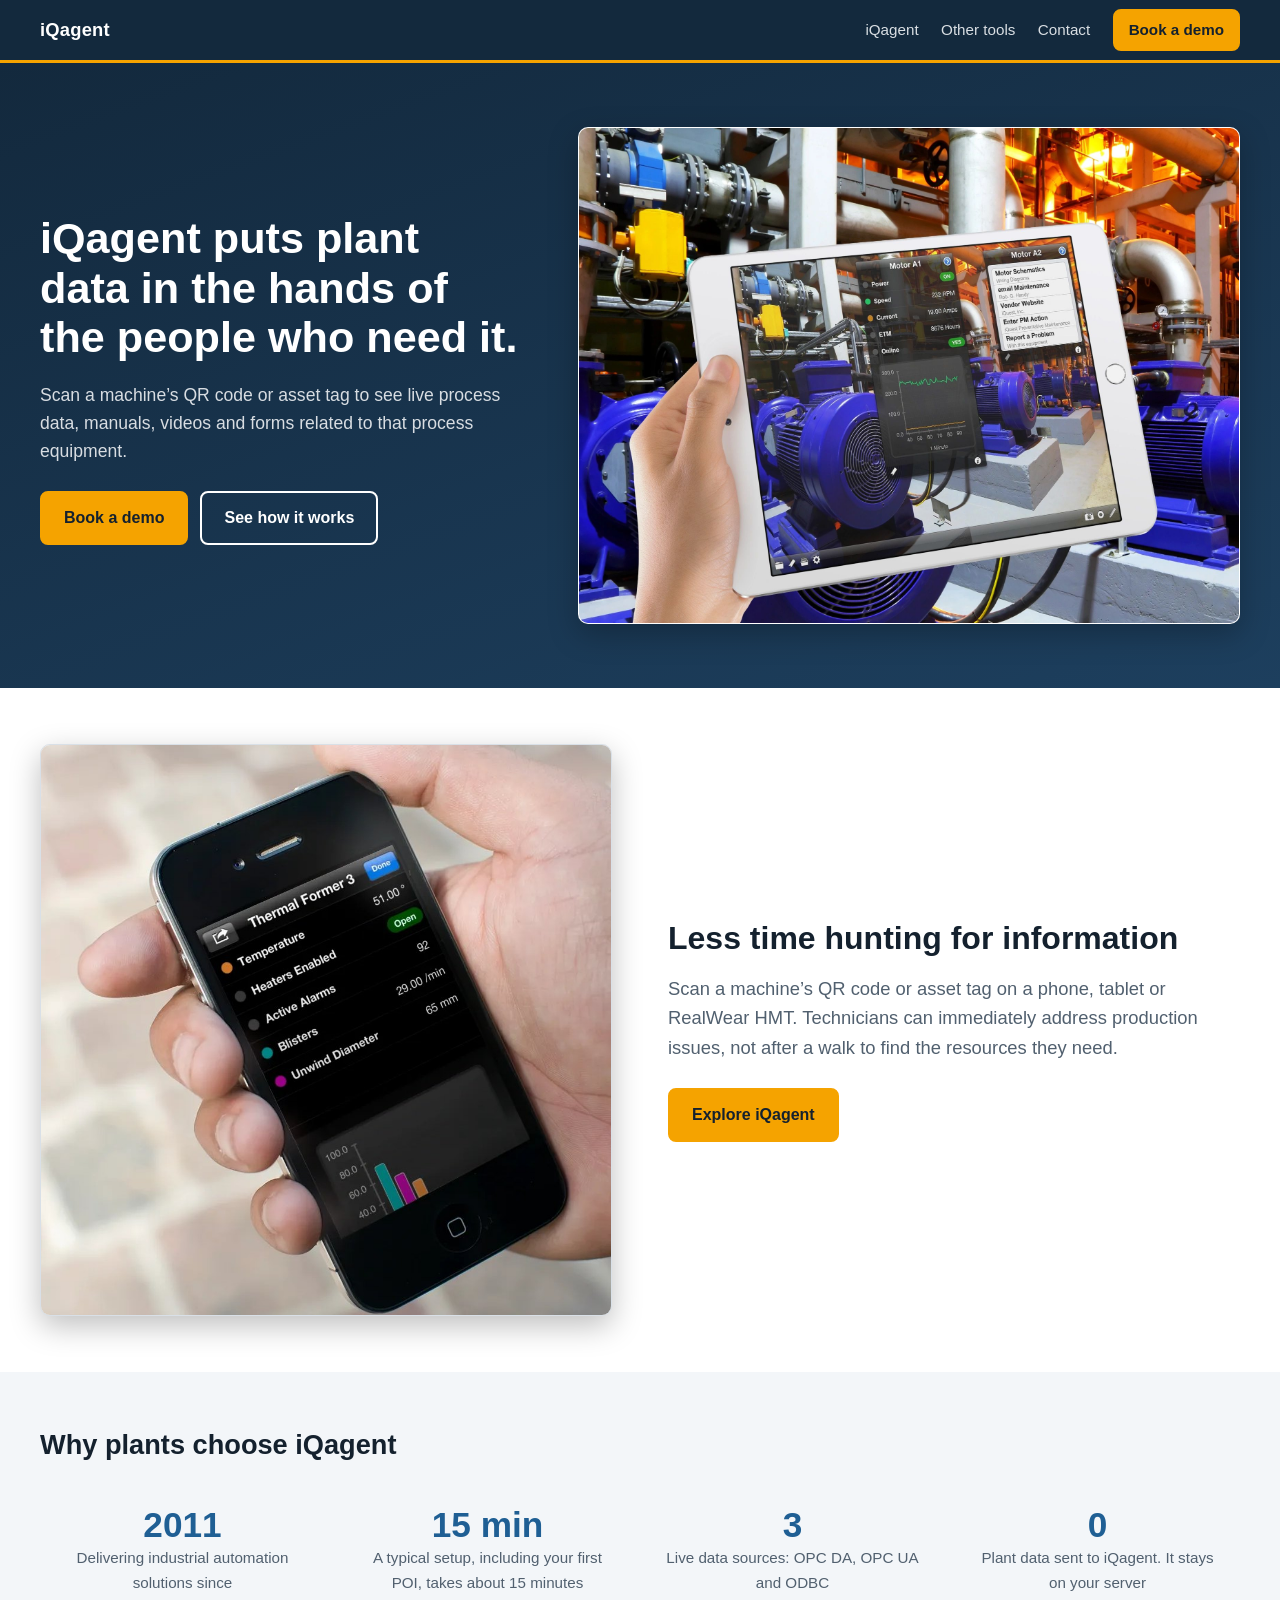
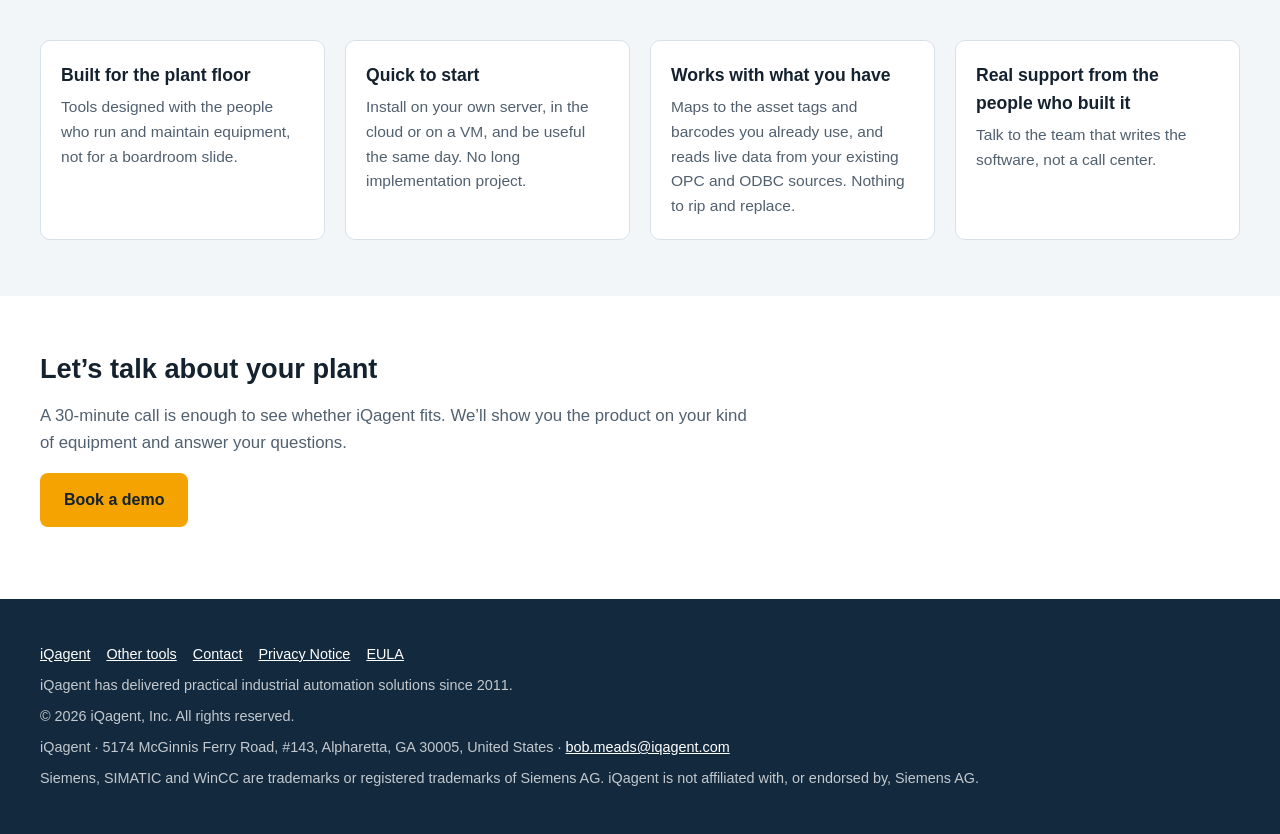
==== commit c7fe0b32: "Remove the draft banner from the iqagent.com pages Co-Authored-By: Claude Sonnet 5.5 <noreply@anthro" ====
--- a/main/index.html
+++ b/main/index.html
@@ -18,7 +18,6 @@
 <link rel="stylesheet" href="css/style.css">
 </head>
 <body>
-<div class="draft-banner">DRAFT &ndash; yellow items are placeholders to replace before launch.</div>
 <header class="site"><div class="wrap">
   <a class="logo" href="index.html">iQagent</a>
   <nav class="main">
